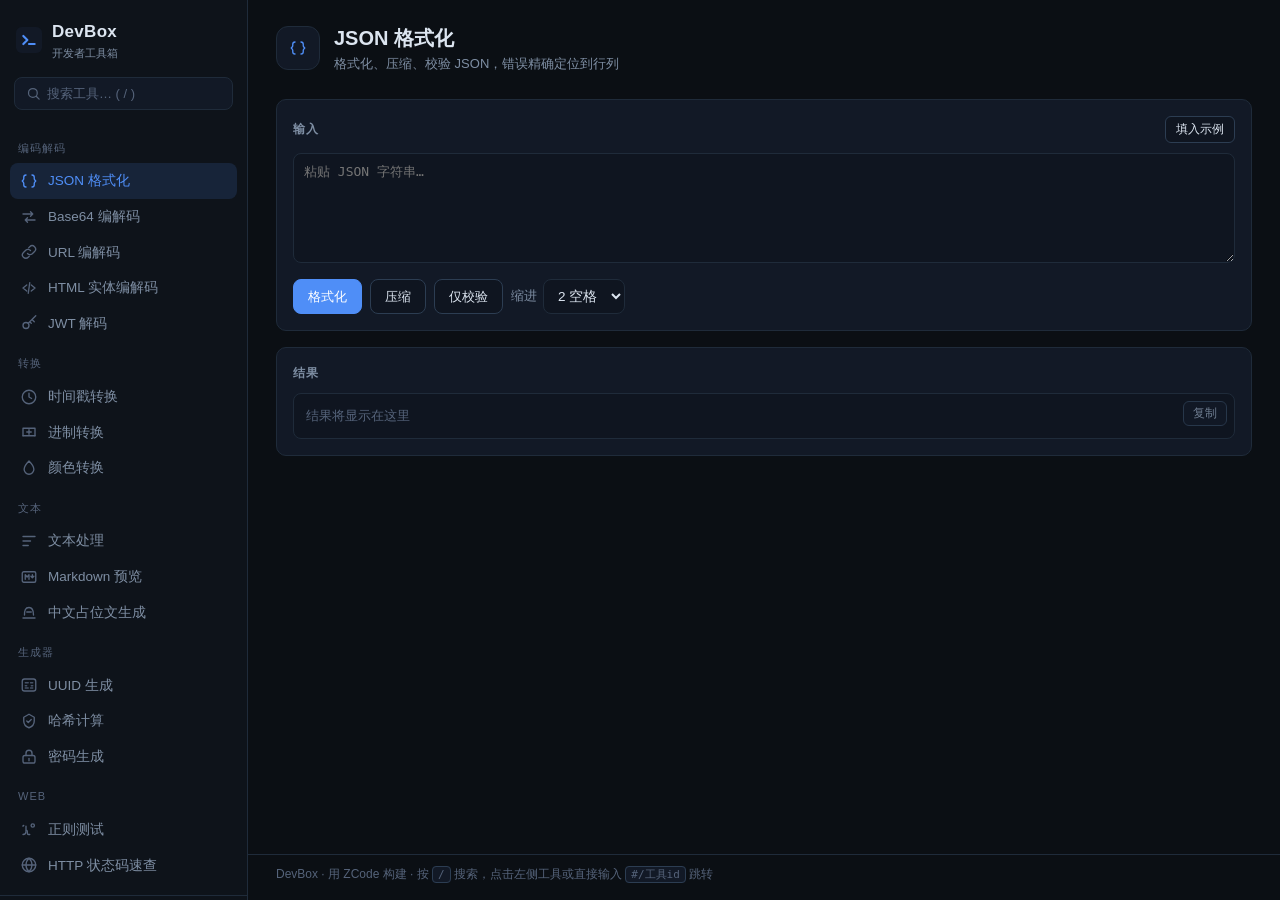
==== apps/devbox/index.html @ b2c419f7 "init: Backend Lab — 门户导航页 + DevBox 开发者工具箱 + System Lab 系统设计实验室" ====
<!DOCTYPE html>
<html lang="zh-CN">
<head>
<meta charset="UTF-8">
<meta name="viewport" content="width=device-width, initial-scale=1.0">
<meta name="description" content="DevBox — 纯本地运行的开发者工具箱：JSON、Base64、时间戳、正则、颜色、哈希等 16 个常用工具">
<title>DevBox · 开发者工具箱</title>
<link rel="icon" href="data:image/svg+xml,%3Csvg xmlns='http://www.w3.org/2000/svg' viewBox='0 0 32 32'%3E%3Crect width='32' height='32' rx='7' fill='%230b0f14'/%3E%3Cpath d='M9 11l5 5-5 5M16 21h7' stroke='%234f8ef7' stroke-width='2.6' fill='none' stroke-linecap='round' stroke-linejoin='round'/%3E%3C/svg%3E">
<link rel="stylesheet" href="css/style.css">
</head>
<body>
<div class="app">
  <aside class="sidebar" id="sidebar">
    <div class="brand">
      <span class="brand-logo">
        <svg viewBox="0 0 32 32" width="26" height="26"><rect width="32" height="32" rx="7" fill="#121926"/><path d="M9 11l5 5-5 5M16 21h7" stroke="#4f8ef7" stroke-width="2.6" fill="none" stroke-linecap="round" stroke-linejoin="round"/></svg>
      </span>
      <div>
        <div class="brand-name">DevBox</div>
        <div class="brand-sub">开发者工具箱</div>
      </div>
    </div>
    <div class="search-wrap">
      <svg class="search-icon" viewBox="0 0 24 24" width="15" height="15" fill="none" stroke="currentColor" stroke-width="2" stroke-linecap="round"><circle cx="11" cy="11" r="7"/><path d="M21 21l-4.3-4.3"/></svg>
      <input id="search" type="text" placeholder="搜索工具… ( / )" autocomplete="off" spellcheck="false">
    </div>
    <nav id="nav" class="nav"></nav>
    <div class="sidebar-foot">16 个工具 · 全部本地处理<br>数据不会离开你的浏览器</div>
  </aside>
  <main class="main">
    <header class="tool-head">
      <div class="tool-head-icon" id="tool-icon"></div>
      <div>
        <h1 id="tool-title">DevBox</h1>
        <p id="tool-desc">选择左侧任意工具开始</p>
      </div>
    </header>
    <div id="tool-body" class="tool-body"></div>
    <footer class="main-foot">DevBox · 用 ZCode 构建 · <a href="https://github.com" target="_blank" rel="noopener" style="display:none">GitHub</a><span id="home-hint">按 <kbd>/</kbd> 搜索，点击左侧工具或直接输入 <kbd>#/工具id</kbd> 跳转</span></footer>
  </main>
</div>
<div id="toast" class="toast" role="status"></div>

<script src="js/app.js"></script>
<script src="js/tools/encoders.js"></script>
<script src="js/tools/converters.js"></script>
<script src="js/tools/text.js"></script>
<script src="js/tools/generators.js"></script>
<script src="js/tools/web.js"></script>
</body>
</html>
---- apps/devbox/css/style.css ----
/* ============ DevBox 主题 ============ */
:root {
  --bg: #0b0f14;
  --bg-soft: #0e131a;
  --panel: #121926;
  --panel-2: #0f1520;
  --border: #1f2b3a;
  --border-strong: #2c3d52;
  --text: #dce5f0;
  --muted: #7e8ea3;
  --faint: #55637a;
  --accent: #4f8ef7;
  --accent-soft: rgba(79, 142, 247, 0.14);
  --teal: #2dd4bf;
  --amber: #fbbf24;
  --red: #f87171;
  --green: #34d399;
  --radius: 10px;
  --mono: "SF Mono", "JetBrains Mono", "Fira Code", Menlo, Consolas, monospace;
  --sans: -apple-system, BlinkMacSystemFont, "Segoe UI", "PingFang SC", "Hiragino Sans GB", "Microsoft YaHei", sans-serif;
}

* { box-sizing: border-box; margin: 0; padding: 0; }

html, body { height: 100%; }

body {
  background: var(--bg);
  color: var(--text);
  font-family: var(--sans);
  font-size: 14px;
  line-height: 1.6;
  -webkit-font-smoothing: antialiased;
}

::selection { background: rgba(79, 142, 247, 0.35); }

/* 滚动条 */
::-webkit-scrollbar { width: 10px; height: 10px; }
::-webkit-scrollbar-thumb { background: #263347; border-radius: 5px; border: 2px solid var(--bg); }
::-webkit-scrollbar-thumb:hover { background: #34435c; }
::-webkit-scrollbar-track { background: transparent; }

/* ============ 布局 ============ */
.app { display: flex; height: 100vh; overflow: hidden; }

.sidebar {
  width: 248px;
  flex-shrink: 0;
  display: flex;
  flex-direction: column;
  background: var(--bg-soft);
  border-right: 1px solid var(--border);
  overflow-y: auto;
}

.main {
  flex: 1;
  min-width: 0;
  display: flex;
  flex-direction: column;
  overflow-y: auto;
}

/* ============ 侧栏 ============ */
.brand {
  display: flex;
  align-items: center;
  gap: 10px;
  padding: 18px 16px 14px;
}
.brand-logo { display: flex; }
.brand-name { font-size: 17px; font-weight: 700; letter-spacing: 0.3px; }
.brand-sub { font-size: 11px; color: var(--muted); }

.search-wrap { position: relative; padding: 0 14px 12px; }
.search-icon { position: absolute; left: 26px; top: 9px; color: var(--faint); pointer-events: none; }
#search {
  width: 100%;
  padding: 8px 10px 8px 32px;
  background: var(--panel);
  border: 1px solid var(--border);
  border-radius: 8px;
  color: var(--text);
  font-size: 13px;
  outline: none;
  transition: border-color 0.15s;
}
#search:focus { border-color: var(--accent); }
#search::placeholder { color: var(--faint); }

.nav { flex: 1; padding: 4px 10px 12px; }
.nav-group-title {
  font-size: 11px;
  color: var(--faint);
  text-transform: uppercase;
  letter-spacing: 1px;
  padding: 14px 8px 6px;
  user-select: none;
}
.nav-item {
  display: flex;
  align-items: center;
  gap: 10px;
  padding: 7px 10px;
  border-radius: 8px;
  color: var(--muted);
  cursor: pointer;
  user-select: none;
  transition: background 0.12s, color 0.12s;
}
.nav-item:hover { background: var(--panel); color: var(--text); }
.nav-item.active {
  background: var(--accent-soft);
  color: var(--accent);
}
.nav-item.active .nav-ico { color: var(--accent); }
.nav-ico { display: flex; color: var(--faint); flex-shrink: 0; }
.nav-name { font-size: 13.5px; }
.nav-empty { padding: 20px 10px; color: var(--faint); font-size: 13px; }

.sidebar-foot {
  padding: 12px 16px 16px;
  font-size: 11px;
  color: var(--faint);
  border-top: 1px solid var(--border);
  line-height: 1.7;
}

/* ============ 主区域 ============ */
.tool-head {
  display: flex;
  align-items: center;
  gap: 14px;
  padding: 22px 28px 6px;
}
.tool-head-icon {
  width: 44px; height: 44px;
  display: flex; align-items: center; justify-content: center;
  background: var(--panel);
  border: 1px solid var(--border);
  border-radius: 12px;
  color: var(--accent);
  flex-shrink: 0;
}
.tool-head h1 { font-size: 20px; font-weight: 700; }
.tool-head p { font-size: 13px; color: var(--muted); }

.tool-body { flex: 1; padding: 18px 28px 28px; }

.main-foot {
  padding: 10px 28px 16px;
  font-size: 12px;
  color: var(--faint);
  border-top: 1px solid var(--border);
}
kbd {
  background: var(--panel);
  border: 1px solid var(--border-strong);
  border-radius: 4px;
  padding: 1px 5px;
  font-size: 11px;
  font-family: var(--mono);
}

/* ============ 卡片与表单 ============ */
.card {
  background: var(--panel);
  border: 1px solid var(--border);
  border-radius: var(--radius);
  padding: 16px;
  margin-bottom: 16px;
}
.card-title {
  font-size: 12px;
  color: var(--muted);
  font-weight: 600;
  letter-spacing: 0.5px;
  margin-bottom: 10px;
  display: flex;
  align-items: center;
  justify-content: space-between;
}

label.fld {
  display: block;
  font-size: 12px;
  color: var(--muted);
  margin: 10px 0 5px;
}
label.fld:first-child { margin-top: 0; }

input[type="text"], input[type="number"], textarea, select {
  width: 100%;
  background: var(--panel-2);
  border: 1px solid var(--border);
  border-radius: 8px;
  color: var(--text);
  padding: 8px 10px;
  font-size: 13.5px;
  outline: none;
  transition: border-color 0.15s;
  font-family: inherit;
}
input[type="text"]:focus, textarea:focus, select:focus, input[type="number"]:focus { border-color: var(--accent); }
textarea { resize: vertical; min-height: 110px; font-family: var(--mono); font-size: 13px; line-height: 1.55; }
select { cursor: pointer; }
select option { background: var(--panel); }

.row { display: flex; gap: 12px; flex-wrap: wrap; align-items: flex-end; }
.row > * { flex: 1; min-width: 140px; }
.row .fix { flex: 0 0 auto; min-width: 0; }

.grid2 { display: grid; grid-template-columns: 1fr 1fr; gap: 14px; }
@media (max-width: 760px) { .grid2 { grid-template-columns: 1fr; } }

/* 单选 / 复选 */
.chk-row { display: flex; flex-wrap: wrap; gap: 6px 16px; margin: 8px 0; }
.chk {
  display: inline-flex; align-items: center; gap: 6px;
  font-size: 13px; color: var(--muted); cursor: pointer; user-select: none;
}
.chk input { accent-color: var(--accent); cursor: pointer; }

.seg { display: inline-flex; background: var(--panel-2); border: 1px solid var(--border); border-radius: 8px; padding: 3px; gap: 2px; }
.seg button {
  background: transparent; border: none; color: var(--muted);
  padding: 5px 14px; font-size: 13px; border-radius: 6px; cursor: pointer;
  font-family: inherit; transition: all 0.12s;
}
.seg button.on { background: var(--accent); color: #fff; }
.seg button:not(.on):hover { color: var(--text); }

/* 按钮 */
.btn {
  display: inline-flex; align-items: center; gap: 6px;
  background: var(--panel-2);
  border: 1px solid var(--border-strong);
  color: var(--text);
  padding: 7px 14px;
  border-radius: 8px;
  font-size: 13px;
  cursor: pointer;
  font-family: inherit;
  transition: all 0.12s;
  white-space: nowrap;
}
.btn:hover { border-color: var(--accent); color: var(--accent); }
.btn.primary { background: var(--accent); border-color: var(--accent); color: #fff; }
.btn.primary:hover { filter: brightness(1.12); color: #fff; }
.btn.sm { padding: 4px 10px; font-size: 12px; border-radius: 6px; }
.btn-row { display: flex; flex-wrap: wrap; gap: 8px; margin-top: 10px; }

/* 输出块 */
.out-wrap { position: relative; }
pre.out {
  background: var(--panel-2);
  border: 1px solid var(--border);
  border-radius: 8px;
  padding: 12px;
  font-family: var(--mono);
  font-size: 12.5px;
  line-height: 1.6;
  white-space: pre-wrap;
  word-break: break-all;
  max-height: 420px;
  overflow: auto;
  color: var(--text);
  min-height: 44px;
}
pre.out .err { color: var(--red); }
pre.out .ok { color: var(--green); }
pre.out .dim { color: var(--faint); }
pre.out mark { background: rgba(79,142,247,.35); color: #dbeafe; border-radius: 3px; padding: 0 1px; }

.copy-btn {
  position: absolute;
  top: 8px; right: 8px;
  background: var(--panel);
  border: 1px solid var(--border-strong);
  color: var(--muted);
  border-radius: 6px;
  padding: 4px 9px;
  font-size: 11.5px;
  cursor: pointer;
  font-family: inherit;
  opacity: 0.85;
  transition: all 0.12s;
}
.copy-btn:hover { color: var(--accent); border-color: var(--accent); opacity: 1; }

/* 统计格 */
.stat-grid {
  display: grid;
  grid-template-columns: repeat(auto-fit, minmax(110px, 1fr));
  gap: 10px;
}
.stat {
  background: var(--panel-2);
  border: 1px solid var(--border);
  border-radius: 8px;
  padding: 10px 12px;
}
.stat b { display: block; font-size: 20px; font-weight: 700; font-family: var(--mono); color: var(--accent); }
.stat span { font-size: 12px; color: var(--muted); }

/* 表格 */
table.tb { width: 100%; border-collapse: collapse; font-size: 13px; }
table.tb th {
  text-align: left; font-size: 12px; color: var(--muted); font-weight: 600;
  padding: 8px 10px; border-bottom: 1px solid var(--border-strong);
}
table.tb td { padding: 8px 10px; border-bottom: 1px solid var(--border); vertical-align: top; }
table.tb tr:hover td { background: var(--panel-2); }
code.inline {
  font-family: var(--mono); font-size: 12.5px;
  background: var(--panel-2); border: 1px solid var(--border);
  border-radius: 5px; padding: 2px 6px; word-break: break-all;
}
.badge {
  display: inline-block; font-size: 11px; padding: 1px 8px; border-radius: 20px;
  font-family: var(--mono); font-weight: 600;
}
.badge.b2 { background: rgba(52,211,153,.15); color: var(--green); }
.badge.b3 { background: rgba(79,142,247,.15); color: var(--accent); }
.badge.b4 { background: rgba(251,191,36,.15); color: var(--amber); }
.badge.b5 { background: rgba(248,113,113,.15); color: var(--red); }
.badge.b1 { background: rgba(125,141,161,.15); color: var(--muted); }

/* 颜色工具 */
.swatch {
  height: 90px; border-radius: 10px; border: 1px solid var(--border-strong);
  display: flex; align-items: flex-end; padding: 10px; font-family: var(--mono); font-size: 13px;
  text-shadow: 0 1px 3px rgba(0,0,0,.6); transition: background 0.2s;
}
.shade-row { display: flex; gap: 6px; margin-top: 12px; }
.shade {
  flex: 1; height: 44px; border-radius: 8px; border: 1px solid var(--border);
  cursor: pointer; position: relative; transition: transform 0.1s;
}
.shade:hover { transform: translateY(-2px); }
.shade i {
  position: absolute; bottom: -20px; left: 0; right: 0;
  font-size: 10px; color: var(--faint); font-style: normal; text-align: center;
  font-family: var(--mono);
}
input[type="color"].cpick {
  width: 100%; height: 38px; padding: 2px; cursor: pointer;
  background: var(--panel-2); border: 1px solid var(--border); border-radius: 8px;
}

/* 时间戳 */
.live-ts {
  font-family: var(--mono); font-size: 22px; color: var(--teal); font-weight: 600;
}
.live-date { color: var(--muted); font-size: 13px; }

/* 密码强度 */
.strength { height: 6px; background: var(--panel-2); border-radius: 3px; overflow: hidden; margin-top: 10px; }
.strength i { display: block; height: 100%; border-radius: 3px; transition: width 0.25s, background 0.25s; }

/* Markdown 预览 */
.md-view {
  background: var(--panel-2); border: 1px solid var(--border); border-radius: 8px;
  padding: 16px 18px; overflow: auto; max-height: 560px; min-height: 300px; font-size: 14px;
}
.md-view h1, .md-view h2, .md-view h3, .md-view h4, .md-view h5, .md-view h6 { margin: 14px 0 8px; line-height: 1.4; }
.md-view h1 { font-size: 24px; border-bottom: 1px solid var(--border-strong); padding-bottom: 6px; }
.md-view h2 { font-size: 20px; border-bottom: 1px solid var(--border); padding-bottom: 4px; }
.md-view h3 { font-size: 17px; } .md-view h4 { font-size: 15px; }
.md-view p { margin: 8px 0; }
.md-view ul, .md-view ol { margin: 8px 0; padding-left: 24px; }
.md-view li { margin: 3px 0; }
.md-view blockquote {
  border-left: 3px solid var(--accent); background: var(--accent-soft);
  padding: 8px 14px; margin: 10px 0; border-radius: 0 8px 8px 0; color: var(--muted);
}
.md-view code {
  font-family: var(--mono); font-size: 12.5px;
  background: rgba(79,142,247,.12); border-radius: 4px; padding: 1.5px 5px; color: #a5c8ff;
}
.md-view pre { background: #0a0e13; border: 1px solid var(--border); border-radius: 8px; padding: 12px; overflow: auto; margin: 10px 0; }
.md-view pre code { background: none; padding: 0; color: var(--text); }
.md-view table { border-collapse: collapse; margin: 10px 0; width: auto; }
.md-view th, .md-view td { border: 1px solid var(--border-strong); padding: 6px 12px; font-size: 13px; }
.md-view th { background: var(--panel); }
.md-view hr { border: none; border-top: 1px solid var(--border-strong); margin: 14px 0; }
.md-view a { color: var(--accent); }
.md-view img { max-width: 100%; border-radius: 8px; }
.md-view del { color: var(--faint); }

/* Toast */
.toast {
  position: fixed; bottom: 26px; left: 50%; transform: translate(-50%, 16px);
  background: #1a2534; color: var(--text); border: 1px solid var(--border-strong);
  padding: 9px 18px; border-radius: 10px; font-size: 13px;
  opacity: 0; pointer-events: none; transition: all 0.22s; z-index: 99;
  box-shadow: 0 8px 30px rgba(0,0,0,.45);
}
.toast.show { opacity: 1; transform: translate(-50%, 0); }
.toast.ok { border-color: rgba(52,211,153,.5); }

/* 提示文字 */
.hint { font-size: 12px; color: var(--faint); margin-top: 8px; line-height: 1.7; }
.warn-note {
  background: rgba(251,191,36,.08); border: 1px solid rgba(251,191,36,.3);
  color: var(--amber); border-radius: 8px; padding: 8px 12px; font-size: 12.5px; margin-top: 10px;
}

/* 响应式 */
@media (max-width: 820px) {
  .app { flex-direction: column; }
  .sidebar { width: 100%; max-height: 44vh; border-right: none; border-bottom: 1px solid var(--border); }
  .tool-head, .tool-body, .main-foot { padding-left: 16px; padding-right: 16px; }
}
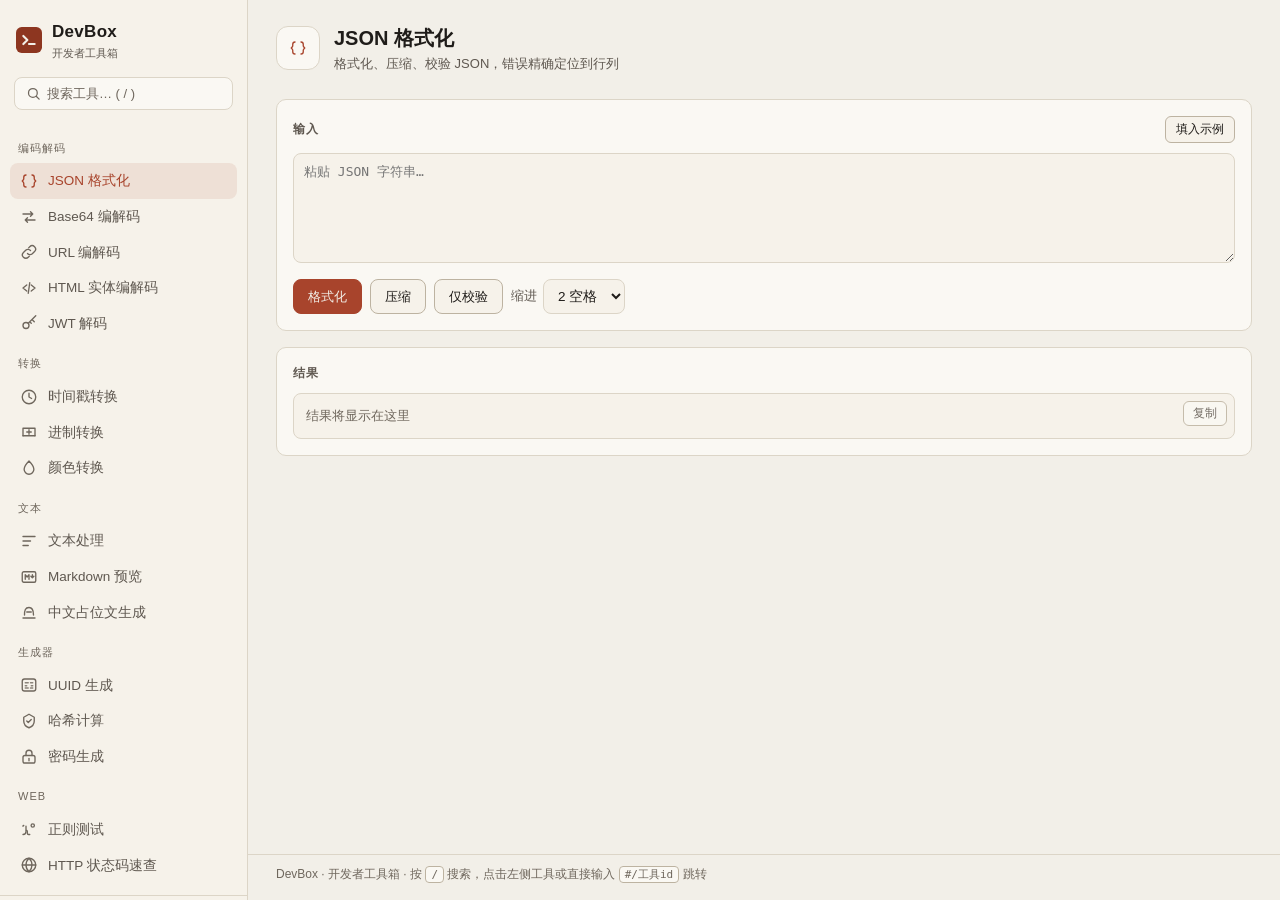
==== commit e124c73b: "Starry Lab: qoder 式落地页 + 新增 Raft Lab / MVCC Lab / Wire Lab + 模块截图" ====
--- a/apps/devbox/index.html
+++ b/apps/devbox/index.html
@@ -3,9 +3,9 @@
 <head>
 <meta charset="UTF-8">
 <meta name="viewport" content="width=device-width, initial-scale=1.0">
-<meta name="description" content="DevBox — 纯本地运行的开发者工具箱：JSON、Base64、时间戳、正则、颜色、哈希等 16 个常用工具">
+<meta name="description" content="DevBox — 开发者工具箱：JSON、Base64、时间戳、正则、颜色、哈希等 16 个常用工具">
 <title>DevBox · 开发者工具箱</title>
-<link rel="icon" href="data:image/svg+xml,%3Csvg xmlns='http://www.w3.org/2000/svg' viewBox='0 0 32 32'%3E%3Crect width='32' height='32' rx='7' fill='%230b0f14'/%3E%3Cpath d='M9 11l5 5-5 5M16 21h7' stroke='%234f8ef7' stroke-width='2.6' fill='none' stroke-linecap='round' stroke-linejoin='round'/%3E%3C/svg%3E">
+<link rel="icon" href="data:image/svg+xml,%3Csvg xmlns='http://www.w3.org/2000/svg' viewBox='0 0 32 32'%3E%3Crect width='32' height='32' rx='7' fill='%238d3620'/%3E%3Cpath d='M9 11l5 5-5 5M16 21h7' stroke='%23f2efe8' stroke-width='2.6' fill='none' stroke-linecap='round' stroke-linejoin='round'/%3E%3C/svg%3E">
 <link rel="stylesheet" href="css/style.css">
 </head>
 <body>
@@ -13,7 +13,7 @@
   <aside class="sidebar" id="sidebar">
     <div class="brand">
       <span class="brand-logo">
-        <svg viewBox="0 0 32 32" width="26" height="26"><rect width="32" height="32" rx="7" fill="#121926"/><path d="M9 11l5 5-5 5M16 21h7" stroke="#4f8ef7" stroke-width="2.6" fill="none" stroke-linecap="round" stroke-linejoin="round"/></svg>
+        <svg viewBox="0 0 32 32" width="26" height="26"><rect width="32" height="32" rx="7" fill="#8d3620"/><path d="M9 11l5 5-5 5M16 21h7" stroke="#f2efe8" stroke-width="2.6" fill="none" stroke-linecap="round" stroke-linejoin="round"/></svg>
       </span>
       <div>
         <div class="brand-name">DevBox</div>
@@ -25,7 +25,7 @@
       <input id="search" type="text" placeholder="搜索工具… ( / )" autocomplete="off" spellcheck="false">
     </div>
     <nav id="nav" class="nav"></nav>
-    <div class="sidebar-foot">16 个工具 · 全部本地处理<br>数据不会离开你的浏览器</div>
+    <div class="sidebar-foot">16 个工具 · 按 / 搜索<br>支持 URL 直达与上次使用记忆</div>
   </aside>
   <main class="main">
     <header class="tool-head">
@@ -36,7 +36,7 @@
       </div>
     </header>
     <div id="tool-body" class="tool-body"></div>
-    <footer class="main-foot">DevBox · 用 ZCode 构建 · <a href="https://github.com" target="_blank" rel="noopener" style="display:none">GitHub</a><span id="home-hint">按 <kbd>/</kbd> 搜索，点击左侧工具或直接输入 <kbd>#/工具id</kbd> 跳转</span></footer>
+    <footer class="main-foot">DevBox · 开发者工具箱 · <span id="home-hint">按 <kbd>/</kbd> 搜索，点击左侧工具或直接输入 <kbd>#/工具id</kbd> 跳转</span></footer>
   </main>
 </div>
 <div id="toast" class="toast" role="status"></div>
--- a/apps/devbox/css/style.css
+++ b/apps/devbox/css/style.css
@@ -1,20 +1,22 @@
 /* ============ DevBox 主题 ============ */
 :root {
-  --bg: #0b0f14;
-  --bg-soft: #0e131a;
-  --panel: #121926;
-  --panel-2: #0f1520;
-  --border: #1f2b3a;
-  --border-strong: #2c3d52;
-  --text: #dce5f0;
-  --muted: #7e8ea3;
-  --faint: #55637a;
-  --accent: #4f8ef7;
-  --accent-soft: rgba(79, 142, 247, 0.14);
-  --teal: #2dd4bf;
-  --amber: #fbbf24;
-  --red: #f87171;
-  --green: #34d399;
+  --bg: #f2efe8;
+  --bg-soft: #f6f2ea;
+  --panel: #faf8f3;
+  --panel-2: #f6f2ea;
+  --plate: #ece8df;
+  --border: #dcd5c7;
+  --border-strong: #bdb3a1;
+  --text: #1f1c19;
+  --muted: #5f5850;
+  --faint: #6f675d;
+  --accent: #a8442c;
+  --accent-deep: #8d3620;
+  --accent-soft: rgba(168, 68, 44, 0.10);
+  --teal: #2f6b60;
+  --amber: #8a6a1f;
+  --red: #a8452f;
+  --green: #4f7038;
   --radius: 10px;
   --mono: "SF Mono", "JetBrains Mono", "Fira Code", Menlo, Consolas, monospace;
   --sans: -apple-system, BlinkMacSystemFont, "Segoe UI", "PingFang SC", "Hiragino Sans GB", "Microsoft YaHei", sans-serif;
@@ -33,12 +35,12 @@
   -webkit-font-smoothing: antialiased;
 }
 
-::selection { background: rgba(79, 142, 247, 0.35); }
+::selection { background: var(--accent); color: var(--bg); }
 
 /* 滚动条 */
 ::-webkit-scrollbar { width: 10px; height: 10px; }
-::-webkit-scrollbar-thumb { background: #263347; border-radius: 5px; border: 2px solid var(--bg); }
-::-webkit-scrollbar-thumb:hover { background: #34435c; }
+::-webkit-scrollbar-thumb { background: #d8d2c6; border-radius: 5px; border: 2px solid var(--bg); }
+::-webkit-scrollbar-thumb:hover { background: #bdb3a1; }
 ::-webkit-scrollbar-track { background: transparent; }
 
 /* ============ 布局 ============ */
@@ -228,7 +230,7 @@
   padding: 5px 14px; font-size: 13px; border-radius: 6px; cursor: pointer;
   font-family: inherit; transition: all 0.12s;
 }
-.seg button.on { background: var(--accent); color: #fff; }
+.seg button.on { background: var(--accent); color: var(--bg); }
 .seg button:not(.on):hover { color: var(--text); }
 
 /* 按钮 */
@@ -246,8 +248,8 @@
   white-space: nowrap;
 }
 .btn:hover { border-color: var(--accent); color: var(--accent); }
-.btn.primary { background: var(--accent); border-color: var(--accent); color: #fff; }
-.btn.primary:hover { filter: brightness(1.12); color: #fff; }
+.btn.primary { background: var(--accent); border-color: var(--accent); color: var(--bg); }
+.btn.primary:hover { background: var(--accent-deep); border-color: var(--accent-deep); color: var(--bg); }
 .btn.sm { padding: 4px 10px; font-size: 12px; border-radius: 6px; }
 .btn-row { display: flex; flex-wrap: wrap; gap: 8px; margin-top: 10px; }
 
@@ -271,7 +273,7 @@
 pre.out .err { color: var(--red); }
 pre.out .ok { color: var(--green); }
 pre.out .dim { color: var(--faint); }
-pre.out mark { background: rgba(79,142,247,.35); color: #dbeafe; border-radius: 3px; padding: 0 1px; }
+pre.out mark { background: rgba(168,68,44,.18); color: var(--accent-deep); border-radius: 3px; padding: 0 1px; }
 
 .copy-btn {
   position: absolute;
@@ -321,11 +323,11 @@
   display: inline-block; font-size: 11px; padding: 1px 8px; border-radius: 20px;
   font-family: var(--mono); font-weight: 600;
 }
-.badge.b2 { background: rgba(52,211,153,.15); color: var(--green); }
-.badge.b3 { background: rgba(79,142,247,.15); color: var(--accent); }
-.badge.b4 { background: rgba(251,191,36,.15); color: var(--amber); }
-.badge.b5 { background: rgba(248,113,113,.15); color: var(--red); }
-.badge.b1 { background: rgba(125,141,161,.15); color: var(--muted); }
+.badge.b2 { background: rgba(79,112,56,.14); color: var(--green); }
+.badge.b3 { background: rgba(168,68,44,.10); color: var(--accent); }
+.badge.b4 { background: rgba(138,106,31,.14); color: var(--amber); }
+.badge.b5 { background: rgba(168,69,47,.12); color: var(--red); }
+.badge.b1 { background: rgba(95,88,80,.10); color: var(--muted); }
 
 /* 颜色工具 */
 .swatch {
@@ -377,9 +379,9 @@
 }
 .md-view code {
   font-family: var(--mono); font-size: 12.5px;
-  background: rgba(79,142,247,.12); border-radius: 4px; padding: 1.5px 5px; color: #a5c8ff;
-}
-.md-view pre { background: #0a0e13; border: 1px solid var(--border); border-radius: 8px; padding: 12px; overflow: auto; margin: 10px 0; }
+  background: rgba(168,68,44,.08); border-radius: 4px; padding: 1.5px 5px; color: var(--accent-deep);
+}
+.md-view pre { background: var(--plate); border: 1px solid var(--border); border-radius: 8px; padding: 12px; overflow: auto; margin: 10px 0; }
 .md-view pre code { background: none; padding: 0; color: var(--text); }
 .md-view table { border-collapse: collapse; margin: 10px 0; width: auto; }
 .md-view th, .md-view td { border: 1px solid var(--border-strong); padding: 6px 12px; font-size: 13px; }
@@ -392,18 +394,18 @@
 /* Toast */
 .toast {
   position: fixed; bottom: 26px; left: 50%; transform: translate(-50%, 16px);
-  background: #1a2534; color: var(--text); border: 1px solid var(--border-strong);
+  background: var(--text); color: var(--bg); border: 1px solid var(--text);
   padding: 9px 18px; border-radius: 10px; font-size: 13px;
   opacity: 0; pointer-events: none; transition: all 0.22s; z-index: 99;
-  box-shadow: 0 8px 30px rgba(0,0,0,.45);
+  box-shadow: 0 10px 30px rgba(31,28,25,.18);
 }
 .toast.show { opacity: 1; transform: translate(-50%, 0); }
-.toast.ok { border-color: rgba(52,211,153,.5); }
+.toast.ok { border-color: var(--green); }
 
 /* 提示文字 */
 .hint { font-size: 12px; color: var(--faint); margin-top: 8px; line-height: 1.7; }
 .warn-note {
-  background: rgba(251,191,36,.08); border: 1px solid rgba(251,191,36,.3);
+  background: rgba(138,106,31,.10); border: 1px solid rgba(138,106,31,.32);
   color: var(--amber); border-radius: 8px; padding: 8px 12px; font-size: 12.5px; margin-top: 10px;
 }
 
